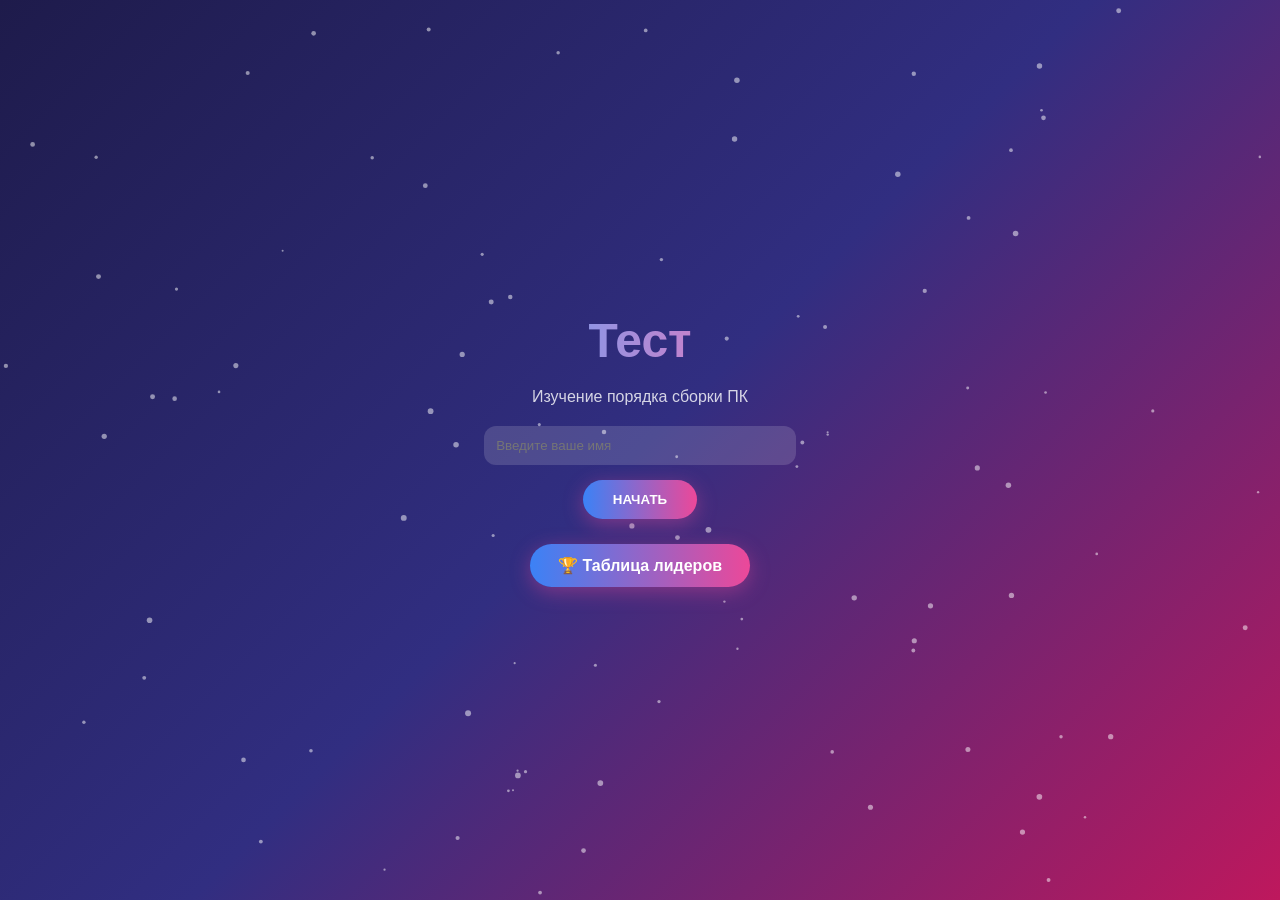
==== templates/index.html @ 6d70caef "Загрузка файлов" ====
<!DOCTYPE html>
<html lang="ru">
<head>
<meta charset="UTF-8">
<title>Тест: Сборка ПК</title>
<link rel="stylesheet" href="/static/style.css">
</head>
<body>

<canvas id="particles"></canvas>

<div class="start-screen">
<h1>Тест</h1>
<p>Изучение порядка сборки ПК</p>

<input type="text" id="username" placeholder="Введите ваше имя" required>
<button onclick="startQuiz()">НАЧАТЬ</button>

<div class="start-buttons">
<a href="/leaderboard" class="menu-btn">🏆 Таблица лидеров</a>
</div>
</div>

<div id="quizModal" class="modal">
<div class="modal-content">

<div class="top-bar">
<div class="progress"><div id="progressBar"></div></div>
<div id="percent">0%</div>
</div>

<div class="top-timer">
<svg width="80" height="80">
<circle cx="40" cy="40" r="35" stroke="rgba(255,255,255,0.2)" stroke-width="6" fill="none"/>
<circle id="timerCircle" cx="40" cy="40" r="35" stroke="url(#grad)" stroke-width="6" fill="none" stroke-linecap="round"/>
<defs>
<linearGradient id="grad">
<stop offset="0%" stop-color="#60a5fa"/>
<stop offset="100%" stop-color="#f472b6"/>
</linearGradient>
</defs>
</svg>
<div id="timeText">02:00</div>
</div>

<form id="quizForm" action="/submit" method="post">
<input type="hidden" name="time_spent" id="timeSpentInput">
<input type="hidden" name="name" id="nameInput">

<!-- Вопрос 1 -->
<div class="question active">
<h3>1. Какой компонент обычно устанавливают первым при сборке ПК?</h3>
<label><input type="radio" name="q1" value="b"> Процессор (CPU)</label>
<label><input type="radio" name="q1" value="a"> Оперативную память (RAM)</label>
<label><input type="radio" name="q1" value="c"> Видеокарту (GPU)</label>
<label><input type="radio" name="q1" value="d"> Жесткий диск (HDD/SSD)</label>
<div class="nav-buttons"><button type="button" class="next" disabled>Далее</button></div>
</div>

<!-- Вопрос 2 -->
<div class="question">
<h3>2. Для правильного подключения процессора к материнской плате необходимо:</h3>
<label><input type="radio" name="q2" value="b"> Совместить ключи и аккуратно вставить процессор в сокет</label>
<label><input type="radio" name="q2" value="a"> Подать питание на материнскую плату</label>
<label><input type="radio" name="q2" value="c"> Установить сразу систему охлаждения</label>
<label><input type="radio" name="q2" value="d"> Подключить все кабели SATA</label>
<div class="nav-buttons"><button type="button" class="prev">Назад</button><button type="button" class="next" disabled>Далее</button></div>
</div>

<!-- Вопрос 3 -->
<div class="question">
<h3>3. Какой из компонентов требует термопасты?</h3>
<label><input type="radio" name="q3" value="b"> Процессор</label>
<label><input type="radio" name="q3" value="a"> Оперативная память</label>
<label><input type="radio" name="q3" value="c"> Видеокарта</label>
<label><input type="radio" name="q3" value="d"> Жесткий диск</label>
<div class="nav-buttons"><button type="button" class="prev">Назад</button><button type="button" class="next" disabled>Далее</button></div>
</div>

<!-- Вопрос 4 -->
<div class="question">
<h3>4. Основной разъем для подключения блока питания к материнской плате называется:</h3>
<label><input type="radio" name="q4" value="c"> ATX 24-pin</label>
<label><input type="radio" name="q4" value="a"> SATA</label>
<label><input type="radio" name="q4" value="b"> PCIe</label>
<label><input type="radio" name="q4" value="d"> USB</label>
<div class="nav-buttons"><button type="button" class="prev">Назад</button><button type="button" class="next" disabled>Далее</button></div>
</div>

<!-- Вопрос 5 -->
<div class="question">
<h3>5. Можно ли подключить видеокарту к блоку питания без установки в слот материнской платы?</h3>
<label><input type="radio" name="q5" value="false"> Нет</label>
<label><input type="radio" name="q5" value="true"> Да</label>
<div class="nav-buttons"><button type="button" class="prev">Назад</button><button type="button" class="next" disabled>Далее</button></div>
</div>

<!-- Вопрос 6 -->
<div class="question">
<h3>6. Кабели питания и данные для накопителей SATA подключаются после установки всех компонентов?</h3>
<label><input type="radio" name="q6" value="true"> Да</label>
<label><input type="radio" name="q6" value="false"> Нет</label>
<div class="nav-buttons"><button type="button" class="prev">Назад</button><button type="button" class="next" disabled>Далее</button></div>
</div>

<!-- Вопрос 7 -->
<div class="question">
<h3>7. Использование антистатического браслета защищает компоненты ПК?</h3>
<label><input type="radio" name="q7" value="true"> Да</label>
<label><input type="radio" name="q7" value="false"> Нет</label>
<div class="nav-buttons">
<button type="button" class="prev">Назад</button>
<button type="button" id="finishBtn" disabled onclick="finishQuiz()">Завершить</button>
</div>
</div>

</form>
</div>
</div>

<script>
let current = 0
let totalTime = 120
let timeLeft = totalTime

const questions = document.querySelectorAll(".question")
const progressBar = document.getElementById("progressBar")
const percentText = document.getElementById("percent")
const finishBtn = document.getElementById("finishBtn")

function startQuiz(){
    let username = document.getElementById("username").value.trim()
    if(username.length < 2){
        alert("Введите имя перед началом теста")
        return
    }
    document.getElementById("nameInput").value = username
    document.querySelector(".start-screen").style.display = "none"
    document.getElementById("quizModal").style.display = "flex"
    updateProgress()
    startTimer(totalTime)
}

function updateProgress(){
    let percent = Math.round((current) / (questions.length - 1) * 100)
    progressBar.style.width = percent + "%"
    percentText.innerText = percent + "%"
}

function showQuestion(i){
    questions[current].classList.remove("active")
    current = i
    questions[current].classList.add("active")
    updateProgress()
}

document.querySelectorAll(".next").forEach(btn=>{
    btn.onclick = ()=>showQuestion(current+1)
})
document.querySelectorAll(".prev").forEach(btn=>{
    btn.onclick = ()=>showQuestion(current-1)
})

document.querySelectorAll("input").forEach(input=>{
    input.addEventListener("input", check)
    input.addEventListener("change", check)
})

function check(){
    let active = questions[current]
    let next = active.querySelector(".next")

    if(active.querySelector("input[type='radio']")){
        let checked = active.querySelector("input[type='radio']:checked")
        if(next) next.disabled = !checked
        // включаем finishBtn если выбран ответ на q7
        if(active.querySelector("input[name='q7']")){
            finishBtn.disabled = !checked
        }
    }
    if(active.querySelector("input[type='text']")){
        let val = active.querySelector("input[type='text']").value.trim()
        if(next) next.disabled = (val.length===0)
        if(finishBtn) finishBtn.disabled = (val.length===0)
    }
}

function startTimer(duration){
    const circle = document.getElementById("timerCircle")
    const text = document.getElementById("timeText")
    const radius = 35
    const circumference = 2*Math.PI*radius
    circle.style.strokeDasharray = circumference
    timeLeft = duration
    const interval = setInterval(()=>{
        let min = Math.floor(timeLeft/60)
        let sec = timeLeft % 60
        text.textContent = (min<10?"0":"")+min+":"+(sec<10?"0":"")+sec
        circle.style.strokeDashoffset = circumference - (timeLeft/duration)*circumference
        timeLeft--
        if(timeLeft < 0){
            clearInterval(interval)
            finishQuiz()
        }
    },1000)
}

function finishQuiz(){
    let spent = totalTime - timeLeft
    let min = Math.floor(spent/60)
    let sec = spent % 60
    let formatted = (min<10?"0":"")+min+":"+(sec<10?"0":"")+sec
    document.getElementById("timeSpentInput").value = formatted
    document.getElementById("quizForm").submit()
}

/* частицы */
const canvas = document.getElementById("particles")
const ctx = canvas.getContext("2d")
canvas.width = window.innerWidth
canvas.height = window.innerHeight
let particles = []
for(let i=0;i<100;i++){
    particles.push({
        x:Math.random()*canvas.width,
        y:Math.random()*canvas.height,
        size:Math.random()*2+1,
        sx:Math.random()-0.5,
        sy:Math.random()-0.5
    })
}
function animate(){
    ctx.clearRect(0,0,canvas.width,canvas.height)
    particles.forEach(p=>{
        p.x += p.sx
        p.y += p.sy
        ctx.fillStyle = "rgba(255,255,255,0.5)"
        ctx.beginPath()
        ctx.arc(p.x,p.y,p.size,0,Math.PI*2)
        ctx.fill()
    })
    requestAnimationFrame(animate)
}
animate()
</script>

</body>
</html>
---- static/style.css ----
*{ box-sizing:border-box; margin:0; padding:0; } body{ font-family:'Inter',sans-serif; background:linear-gradient(135deg,#1e1b4b,#312e81,#be185d); display:flex; justify-content:center; align-items:center; min-height:100vh; color:white; overflow-x:hidden; } /* ================= ФОН ================= */ #particles,#confetti{ position:fixed; inset:0; z-index:-1; pointer-events:none; } /* ================= СТАРТОВЫЙ ЭКРАН ================= */ .start-screen{ text-align:center; animation:fadeIn 1s ease; } .start-screen h1{ font-size:48px; background:linear-gradient(90deg,#60a5fa,#f472b6); -webkit-background-clip:text; -webkit-text-fill-color:transparent; margin-bottom:20px; } .start-screen p{ opacity:0.8; margin-bottom:20px; } /* ================= КНОПКИ ================= */ button{ padding:12px 30px; border-radius:40px; border:none; background:linear-gradient(90deg,#3b82f6,#ec4899); color:white; cursor:pointer; font-weight:600; transition:0.3s ease; box-shadow:0 5px 20px rgba(236,72,153,0.4); } button:hover{ transform:translateY(-3px); box-shadow:0 10px 30px rgba(236,72,153,0.6); } button:disabled{ opacity:0.5; cursor:not-allowed; box-shadow:none; transform:none; } /* ================= МОДАЛЬНОЕ ОКНО ================= */ .modal{ display:none; position:fixed; inset:0; background:rgba(0,0,0,0.6); justify-content:center; align-items:center; padding:20px; } .modal-content{ width:100%; max-width:750px; padding:40px; border-radius:25px; background:rgba(255,255,255,0.08); backdrop-filter:blur(25px); box-shadow:0 20px 60px rgba(0,0,0,0.5); animation:scaleIn 0.5s ease; } /* ================= ПРОГРЕСС ================= */ .progress{ height:10px; background:rgba(255,255,255,0.15); border-radius:20px; margin-bottom:15px; overflow:hidden; } #progressBar{ height:100%; width:0; background:linear-gradient(90deg,#60a5fa,#f472b6); transition:0.4s ease; } /* ================= ВОПРОСЫ ================= */ .question{ display:none; animation:fadeIn 0.5s ease; } .question.active{ display:block; } label{ display:block; margin:10px 0; padding:12px; background:rgba(255,255,255,0.1); border-radius:12px; cursor:pointer; transition:0.3s ease; } label:hover{ background:rgba(255,255,255,0.2); transform:translateX(5px); } input[type="radio"]{ margin-right:10px; } input[type="text"]{ width:100%; padding:12px; border-radius:12px; border:none; margin-bottom:15px; outline:none; background:rgba(255,255,255,0.15); color:white; } input[type="text"]:focus{ background:rgba(255,255,255,0.25); } /* ================= НАВИГАЦИЯ ================= */ .nav-buttons{ display:flex; justify-content:space-between; margin-top:20px; } /* ================= РЕЗУЛЬТАТ ================= */ .result-card{ background:rgba(255,255,255,0.08); backdrop-filter:blur(25px); padding:50px; border-radius:30px; text-align:center; box-shadow:0 20px 60px rgba(0,0,0,0.5); max-width:750px; width:95%; animation:scaleIn 0.6s ease; } .result-card h1{ margin-bottom:20px; background:linear-gradient(90deg,#60a5fa,#f472b6); -webkit-background-clip:text; -webkit-text-fill-color:transparent; } .score-circle{ width:170px; height:170px; margin:25px auto; border-radius:50%; display:flex; justify-content:center; align-items:center; font-size:34px; font-weight:700; background:linear-gradient(135deg,#3b82f6,#ec4899); box-shadow:0 0 50px rgba(236,72,153,0.8); animation:pulse 2s infinite; } .result-details{ display:flex; justify-content:space-between; gap:20px; flex-wrap:wrap; margin:30px 0; } .detail-box{ flex:1; min-width:150px; background:rgba(255,255,255,0.1); padding:20px; border-radius:18px; transition:0.3s; } .detail-box:hover{ background:rgba(255,255,255,0.2); transform:translateY(-5px); } .result-card a{ display:inline-block; margin:10px; padding:12px 30px; border-radius:30px; background:linear-gradient(90deg,#3b82f6,#ec4899); color:white; text-decoration:none; font-weight:600; transition:0.3s; } .result-card a:hover{ transform:translateY(-3px); box-shadow:0 10px 25px rgba(236,72,153,0.6); } /* ================= АНИМАЦИИ ================= */ @keyframes fadeIn{ from{opacity:0} to{opacity:1} } @keyframes scaleIn{ from{transform:scale(0.8);opacity:0} to{transform:scale(1);opacity:1} } @keyframes pulse{ 0%{box-shadow:0 0 30px rgba(236,72,153,0.5);} 50%{box-shadow:0 0 60px rgba(236,72,153,1);} 100%{box-shadow:0 0 30px rgba(236,72,153,0.5);} } /* ================= АДАПТИВ ================= */ @media(max-width:768px){ .modal-content{ padding:25px; } .result-card{ padding:30px; } .score-circle{ width:130px; height:130px; font-size:24px; } .result-details{ flex-direction:column; } button{ width:100%; margin-bottom:10px; } } .login-btn{ padding:10px 20px; background:#ec4899; border-radius:20px; text-decoration:none; color:white; } .container{ width:90%; max-width:1000px; margin:50px auto; } .create-btn{ display:inline-block; margin-bottom:20px; padding:10px 20px; background:#3b82f6; border-radius:20px; text-decoration:none; color:white; } table{ width:100%; border-collapse:collapse; background:rgba(255,255,255,0.1); } th,td{ padding:15px; text-align:center; } .start-btn{ background:#3b82f6; padding:6px 15px; border-radius:15px; color:white; text-decoration:none; } .edit-btn{color:#60a5fa} .delete-btn{color:#ff4d6d}

.start-buttons{
margin-top:25px;
display:flex;
flex-direction:column;
gap:12px;
align-items:center;
}

.menu-btn{
display:inline-block;
padding:12px 28px;
border-radius:40px;
background:linear-gradient(90deg,#3b82f6,#ec4899);
color:white;
text-decoration:none;
font-weight:600;
box-shadow:0 5px 20px rgba(236,72,153,0.4);
transition:0.3s;
}

.menu-btn:hover{
transform:translateY(-3px);
box-shadow:0 10px 30px rgba(236,72,153,0.7);
}

.admin-btn{
background:linear-gradient(90deg,#6366f1,#9333ea);
}
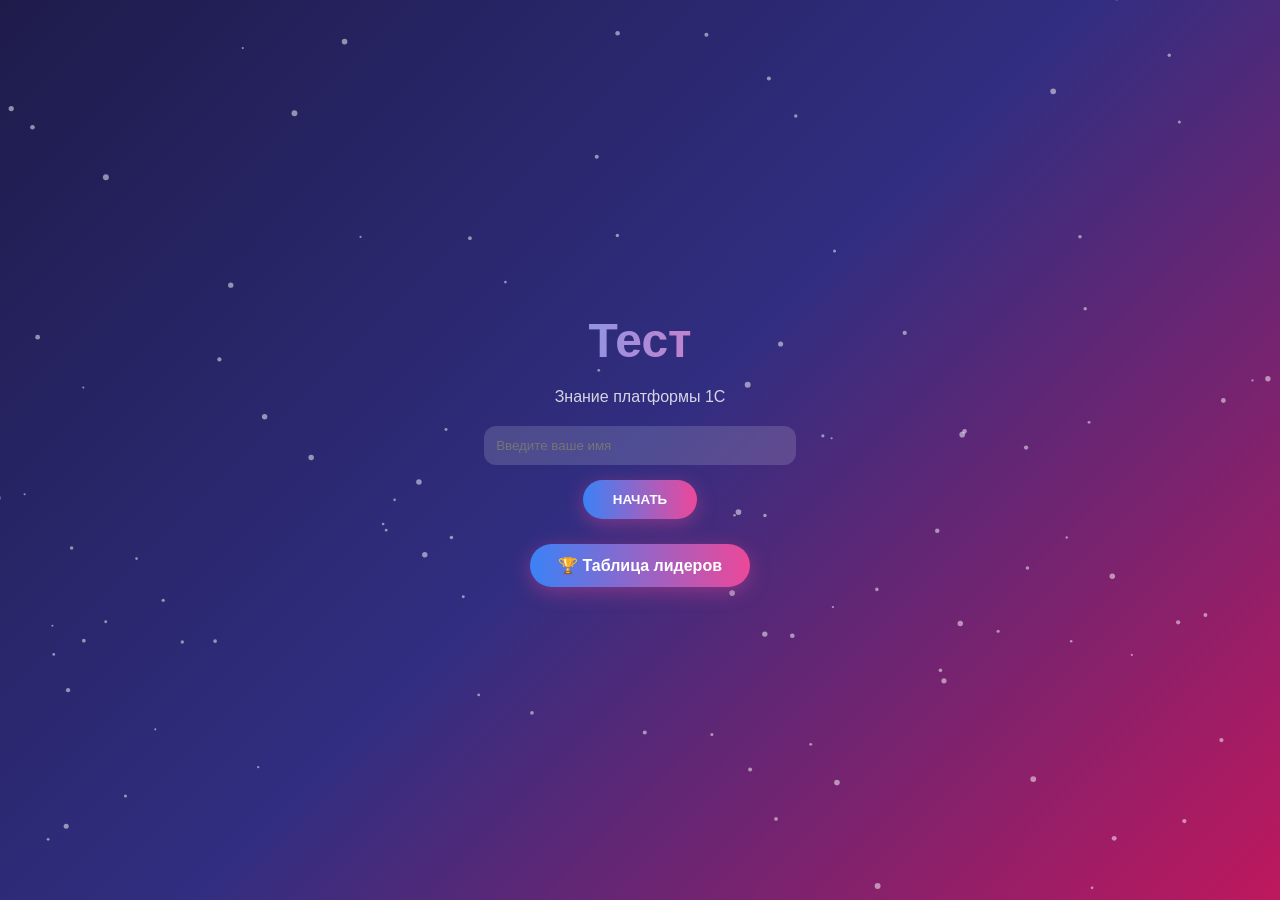
==== commit dbc72f16: "Update index.html" ====
--- a/templates/index.html
+++ b/templates/index.html
@@ -2,7 +2,7 @@
 <html lang="ru">
 <head>
 <meta charset="UTF-8">
-<title>Тест: Сборка ПК</title>
+<title>Тест: Знание платформы 1С</title>
 <link rel="stylesheet" href="/static/style.css">
 </head>
 <body>
@@ -11,7 +11,7 @@
 
 <div class="start-screen">
 <h1>Тест</h1>
-<p>Изучение порядка сборки ПК</p>
+<p>Знание платформы 1С</p>
 
 <input type="text" id="username" placeholder="Введите ваше имя" required>
 <button onclick="startQuiz()">НАЧАТЬ</button>
@@ -49,65 +49,49 @@
 
 <!-- Вопрос 1 -->
 <div class="question active">
-<h3>1. Какой компонент обычно устанавливают первым при сборке ПК?</h3>
-<label><input type="radio" name="q1" value="b"> Процессор (CPU)</label>
-<label><input type="radio" name="q1" value="a"> Оперативную память (RAM)</label>
-<label><input type="radio" name="q1" value="c"> Видеокарту (GPU)</label>
-<label><input type="radio" name="q1" value="d"> Жесткий диск (HDD/SSD)</label>
+<h3>1. Для чего используется платформа 1С?</h3>
+<label><input type="radio" name="q1" value="b"> Для автоматизации бизнеса и учета</label>
+<label><input type="radio" name="q1" value="a"> Для монтажа видео</label>
+<label><input type="radio" name="q1" value="c"> Для создания игр</label>
+<label><input type="radio" name="q1" value="d"> Для обработки фотографий</label>
 <div class="nav-buttons"><button type="button" class="next" disabled>Далее</button></div>
 </div>
 
 <!-- Вопрос 2 -->
 <div class="question">
-<h3>2. Для правильного подключения процессора к материнской плате необходимо:</h3>
-<label><input type="radio" name="q2" value="b"> Совместить ключи и аккуратно вставить процессор в сокет</label>
-<label><input type="radio" name="q2" value="a"> Подать питание на материнскую плату</label>
-<label><input type="radio" name="q2" value="c"> Установить сразу систему охлаждения</label>
-<label><input type="radio" name="q2" value="d"> Подключить все кабели SATA</label>
+<h3>2. Как называется объект в 1С для хранения информации о товарах, клиентах или сотрудниках?</h3>
+<label><input type="radio" name="q2" value="b"> Справочник</label>
+<label><input type="radio" name="q2" value="a"> Отчет</label>
+<label><input type="radio" name="q2" value="c"> Макет</label>
+<label><input type="radio" name="q2" value="d"> Интерфейс</label>
 <div class="nav-buttons"><button type="button" class="prev">Назад</button><button type="button" class="next" disabled>Далее</button></div>
 </div>
 
 <!-- Вопрос 3 -->
 <div class="question">
-<h3>3. Какой из компонентов требует термопасты?</h3>
-<label><input type="radio" name="q3" value="b"> Процессор</label>
-<label><input type="radio" name="q3" value="a"> Оперативная память</label>
-<label><input type="radio" name="q3" value="c"> Видеокарта</label>
-<label><input type="radio" name="q3" value="d"> Жесткий диск</label>
+<h3>3. Какой объект в 1С используется для оформления хозяйственных операций?</h3>
+<label><input type="radio" name="q3" value="b"> Документ</label>
+<label><input type="radio" name="q3" value="a"> Константа</label>
+<label><input type="radio" name="q3" value="c"> План счетов</label>
+<label><input type="radio" name="q3" value="d"> Роль</label>
 <div class="nav-buttons"><button type="button" class="prev">Назад</button><button type="button" class="next" disabled>Далее</button></div>
 </div>
 
 <!-- Вопрос 4 -->
 <div class="question">
-<h3>4. Основной разъем для подключения блока питания к материнской плате называется:</h3>
-<label><input type="radio" name="q4" value="c"> ATX 24-pin</label>
-<label><input type="radio" name="q4" value="a"> SATA</label>
-<label><input type="radio" name="q4" value="b"> PCIe</label>
-<label><input type="radio" name="q4" value="d"> USB</label>
+<h3>4. Что используется в 1С для получения данных из базы?</h3>
+<label><input type="radio" name="q4" value="c"> Запрос</label>
+<label><input type="radio" name="q4" value="a"> Таблица Excel</label>
+<label><input type="radio" name="q4" value="b"> Архив</label>
+<label><input type="radio" name="q4" value="d"> Браузер</label>
 <div class="nav-buttons"><button type="button" class="prev">Назад</button><button type="button" class="next" disabled>Далее</button></div>
 </div>
 
 <!-- Вопрос 5 -->
 <div class="question">
-<h3>5. Можно ли подключить видеокарту к блоку питания без установки в слот материнской платы?</h3>
+<h3>5. Можно ли в 1С создавать отчеты для анализа данных?</h3>
+<label><input type="radio" name="q5" value="true"> Да</label>
 <label><input type="radio" name="q5" value="false"> Нет</label>
-<label><input type="radio" name="q5" value="true"> Да</label>
-<div class="nav-buttons"><button type="button" class="prev">Назад</button><button type="button" class="next" disabled>Далее</button></div>
-</div>
-
-<!-- Вопрос 6 -->
-<div class="question">
-<h3>6. Кабели питания и данные для накопителей SATA подключаются после установки всех компонентов?</h3>
-<label><input type="radio" name="q6" value="true"> Да</label>
-<label><input type="radio" name="q6" value="false"> Нет</label>
-<div class="nav-buttons"><button type="button" class="prev">Назад</button><button type="button" class="next" disabled>Далее</button></div>
-</div>
-
-<!-- Вопрос 7 -->
-<div class="question">
-<h3>7. Использование антистатического браслета защищает компоненты ПК?</h3>
-<label><input type="radio" name="q7" value="true"> Да</label>
-<label><input type="radio" name="q7" value="false"> Нет</label>
 <div class="nav-buttons">
 <button type="button" class="prev">Назад</button>
 <button type="button" id="finishBtn" disabled onclick="finishQuiz()">Завершить</button>
@@ -245,4 +229,4 @@
 </script>
 
 </body>
-</html>+</html>
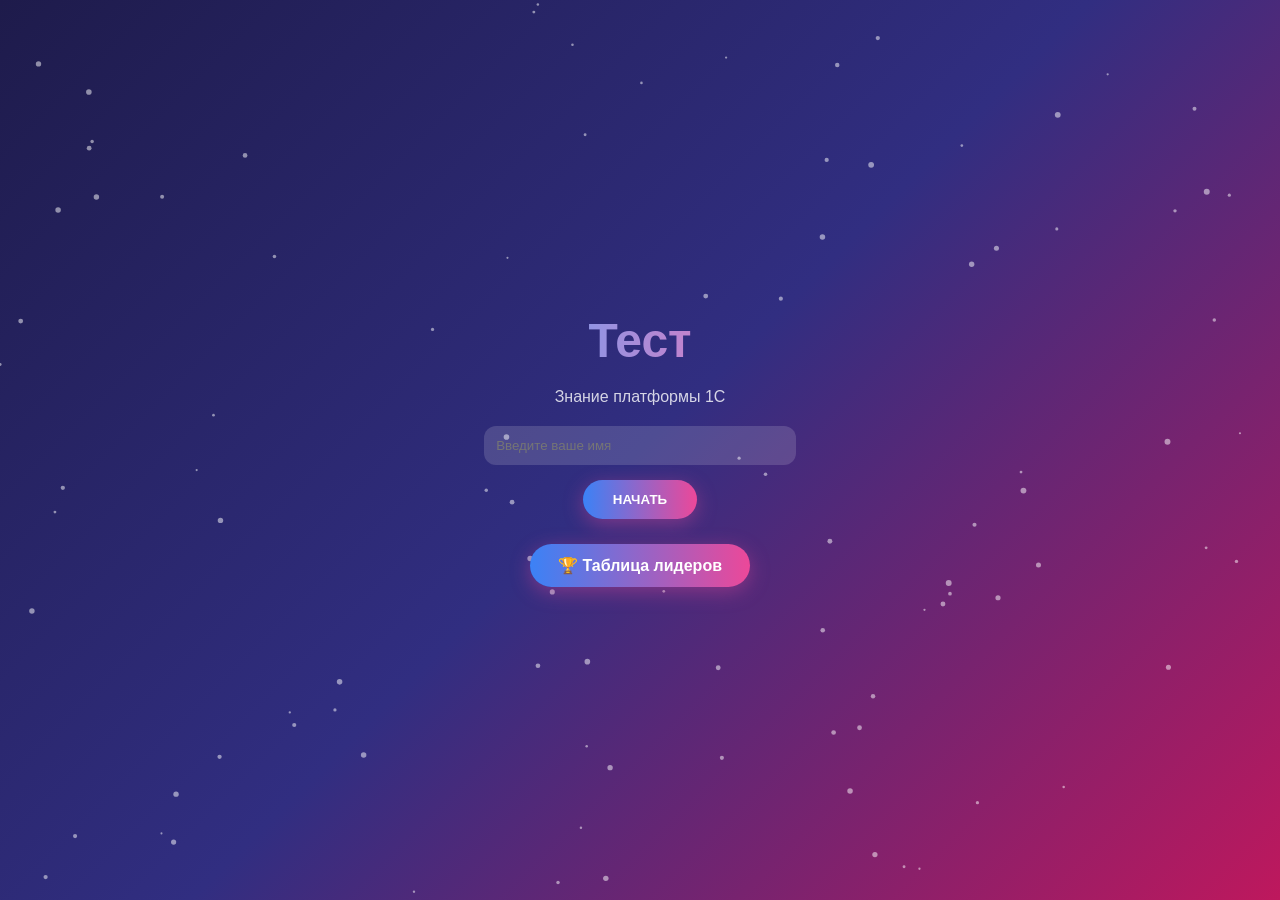
==== commit ef4107bc: "Update index.html" ====
--- a/templates/index.html
+++ b/templates/index.html
@@ -158,7 +158,7 @@
         let checked = active.querySelector("input[type='radio']:checked")
         if(next) next.disabled = !checked
         // включаем finishBtn если выбран ответ на q7
-        if(active.querySelector("input[name='q7']")){
+        if(active.querySelector("input[name='q5']")){
             finishBtn.disabled = !checked
         }
     }
